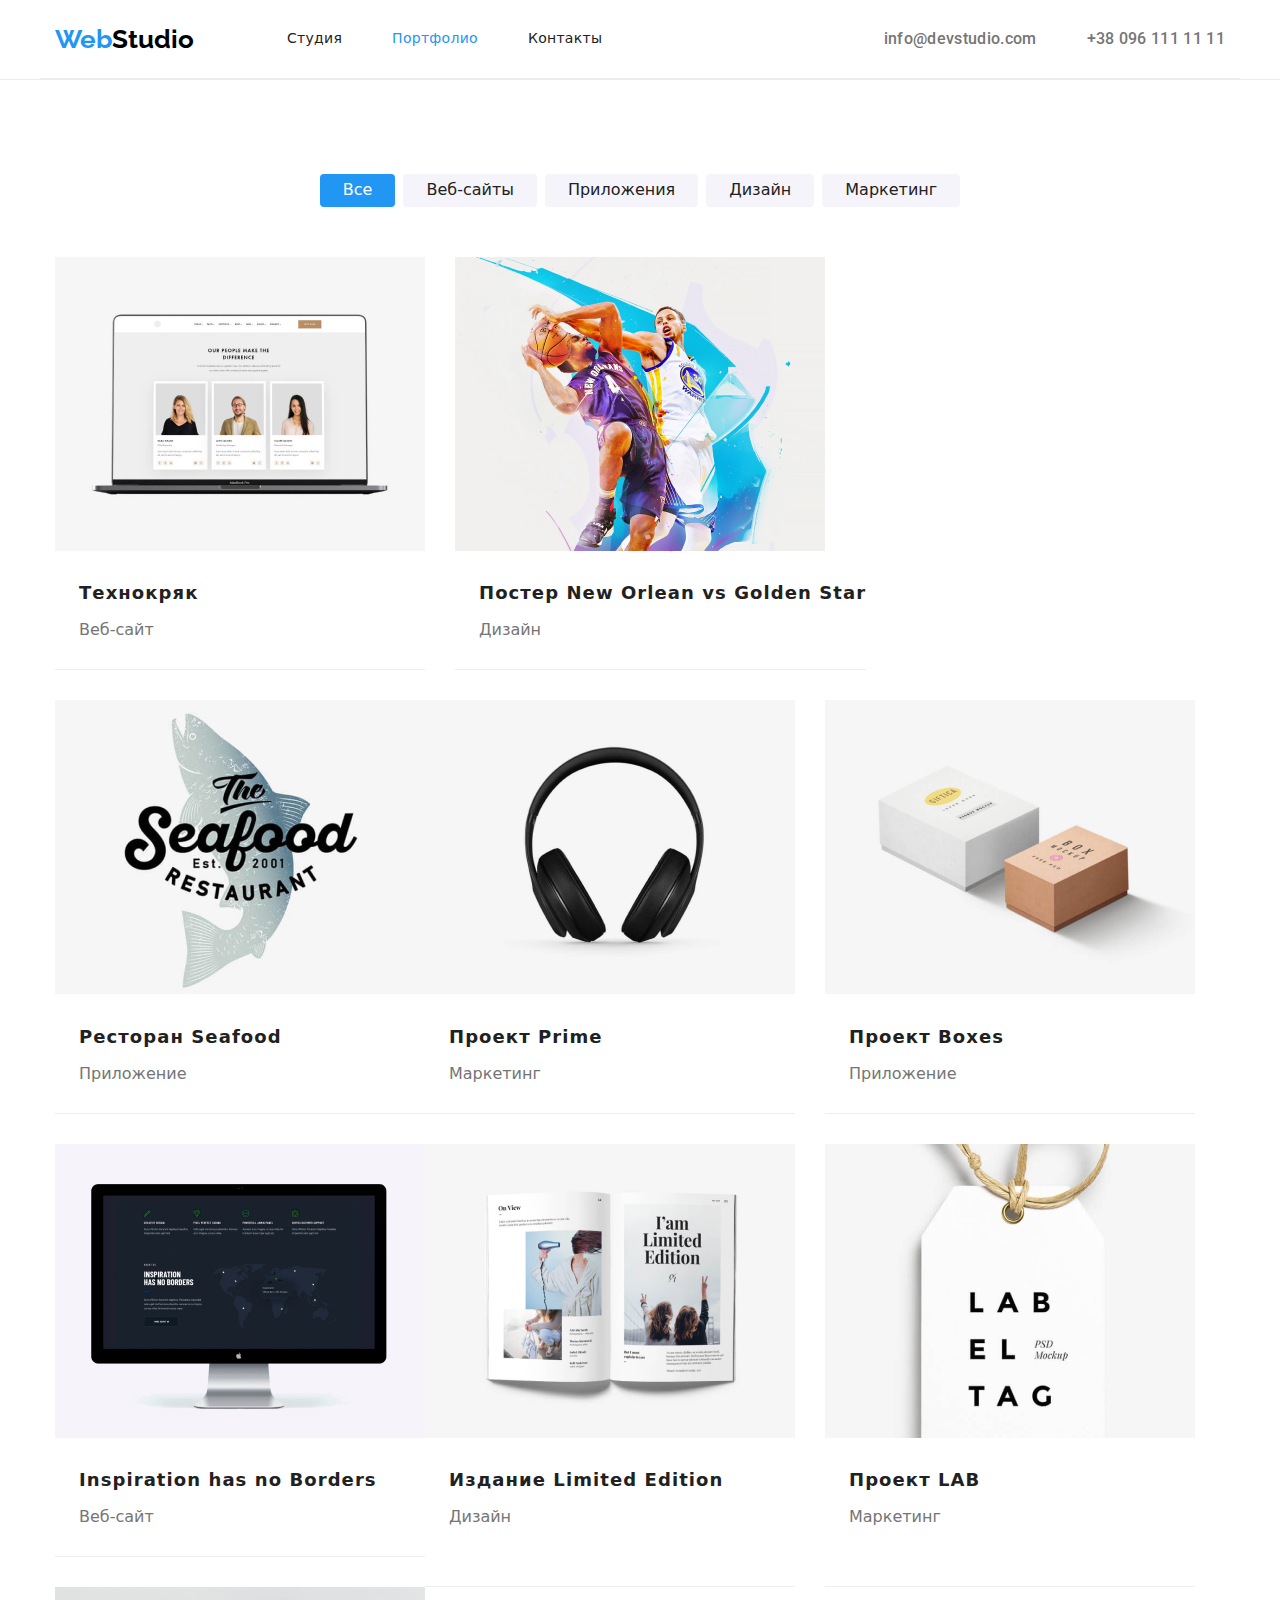
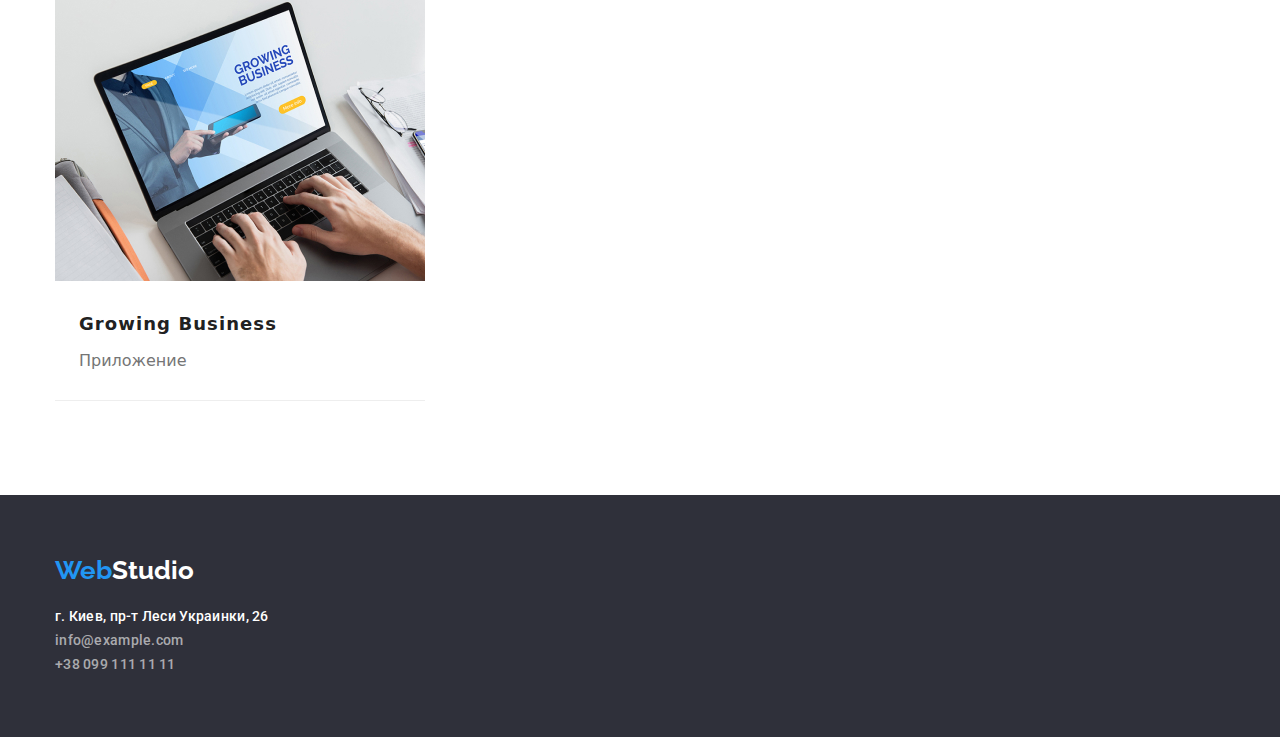
==== portfolio.html @ 397d2665 "1" ====
<!DOCTYPE html>
<html lang="ru">
<head>
    <meta charset="UTF-8">
    <meta http-equiv="X-UA-Compatible" content="IE=edge">
    <meta name="viewport" content="width=device-width, initial-scale=1.0">
    <title>Document</title>
    <link rel="preconnect" href="https://fonts.googleapis.com">
    <link rel="preconnect" href="https://fonts.gstatic.com" crossorigin>
    <link href="https://fonts.googleapis.com/css2?family=Raleway:wght@700&family=Roboto:wght@400;700;900&display=swap"
        rel="stylesheet">
    <link rel="stylesheet"
        href="https://cdnjs.cloudflare.com/ajax/libs/modern-normalize/0.6.0/modern-normalize.min.css" />
    <link href="./css/styles.css" rel="stylesheet" />

</head>

<body>
    <!--Шапка сайта-->
    <header>
        <div class="container main-nav">
            <a href="./index.html" class="logo"> <span class="logo-first ">Web</span><span
                    class="logo-second">Studio</span> </a>
            <nav>
                <ul class="site-nav list">
                    <li class="item"> <a href="./index.html" class="link">Студия</a></li>
                    <li class="item"> <a href="./portfolio.html" class="link current">Портфолио</a></li>
                    <li class="item"> <a href="" class="link">Контакты</a></li>
                </ul>
            </nav>
            <ul class="adress list">
                <li class="item"><a href="mailto:info@devstudio.com" class="link-adress">info@devstudio.com </a></li>
                <li class="item"><a href="tel:+380961111111" class="link-adress"> +38 096 111 11 11 </a></li>
            </ul>
        </div>
    </header>
<main>
    <section class="section filter"> 
        <div class="container">
            <h1 hidden class="filter-tittle">Наши проекты</h1>     
        <ul class="btn-filter">
            <li class="item"> <button type="button" class="button active">Все</button></li>
            <li class="item"> <button type="button" class="button">Веб-сайты</button></li>
            <li class="item"> <button type="button" class="button">Приложения</button></li>
            <li class="item"> <button type="button" class="button">Дизайн</button></li>
            <li class="item"> <button type="button" class="button">Маркетинг</button></li>
        </ul>
        <ul class="project list">
            <li class="project-list"><a href="" class="project-item"> 
                <img src="./images/Project1.jpg" alt="Люди" width="370">  
                <h2 class="project-name">Технокряк</h2>
                 <p class="filter-name">Веб-сайт</p></a></li>
            <li class="project-list"><a href="" class="project-item">
                <img src="./images/Project2.jpg" alt="Постер" width="370">
                <h2 class="project-name">Постер New Orlean vs Golden Star</h2>
                 <p class="filter-name">Дизайн</p></a></li>
            <li class="project-list"><a href="" class="project-item">
                <img src="./images/Project3.jpg" alt="Ресторан" width="370">
                <h2 class="project-name">Ресторан Seafood</h2> 
                <p class="filter-name">Приложение</p></a></li>
            <li class="project-list"><a href="" class="project-item">
                <img src="./images/Project4.jpg" alt="Наушники" width="370">
                <h2 class="project-name">Проект Prime</h2> 
                <p class="filter-name">Маркетинг</p></a></li>
            <li class="project-list"><a href="" class="project-item">
                <img src="./images/Project5.jpg" alt="Коробки" width="370">
                <h2 class="project-name">Проект Boxes</h2>
                 <p class="filter-name">Приложение</p></a></li>
            <li class="project-list"><a href="" class="project-item">
                <img src="./images/Project6.jpg" alt="Монитор" width="370">
                <h2 class="project-name">Inspiration has no Borders</h2> 
                <p class="filter-name">Веб-сайт</p></a></li>
            <li class="project-list"><a href="" class="project-item">
                <img src="./images/Project7.jpg" alt="Издание" width="370">
                <h2 class="project-name">Издание Limited Edition</h2>
                 <p class="filter-name">Дизайн</p></a></li>
            <li class="project-list"><a href="" class="project-item">
                <img src="./images/Project8.jpg" alt="Значок" width="370"> 
                <h2 class="project-name">Проект LAB</h2> 
                <p class="filter-name">Маркетинг</p></a></li>
            <li class="project-list"><a href="" class="project-item">
                <img src="./images/Project9.jpg" alt="Ноут" width="370">
                <h2 class="project-name">Growing Business</h2>
                 <p class="filter-name">Приложение</p></a></li>
        </ul>
        </div>
    </section>
</main>
<footer class="page-footer">
    <div class="container">
        <a href="./index.html" class="logo"> <span class="logo-first ">Web</span><span class="logo-second">Studio</span></a>
        <address class="adress-list">
            <ul class="list">
                <li> <a href="" class="link-adress"> г. Киев, пр-т Леси Украинки, 26 </a></li>
                <li> <a href="mailto:info@example.com" class="contact link-adress">info@example.com </a></li>
                <li> <a href="tel:+380991111111" class="contact link-adress">+38 099 111 11 11</a> </li>
            </ul>
        </address>
    </div>
</footer>
</body>
</html>
---- css/styles.css ----
/* заголовка цвет #212121 */
/* белый #FFFFFF*/
/* цвет акцент #2196F3 */
/* основной цвет #757575 */
/* вторичный фон #F5F4FA */
/* цвет заголовка #2F303A */
/* фон #E5E5E5 */

:root {
  --primary-text-color: #757575;
  --tittle-color: #212121;
  --accent-color: #2196f3;
  --primary-background-color: #ffffff;
  --footer-color: #2f303a;
  --primary-white-color: #ffffff;
  --secondary-background-color: #f5f4fa;
}

.body {
  color: var(--primary-text-color);
  background-color: var(--primary-background-color);
  font-family: Roboto, sans-serif;
  letter-spacing: 0.03em;

  margin: 0;
}
.section {
  padding-top: 94px;
  padding-bottom: 94px;
  margin-top: 0;
  margin-bottom: 0;
}
.container {
  margin-left: auto;
  margin-right: auto;
  width: 1200px;
  padding-left: 15px;
  padding-right: 15px;
}
/* Утилиты */
h1,
h2,
h3,
h4,
p,
ul {
  margin: 0;
  padding: 0;
}

.list {
  text-decoration: none;
}

header {
  border-bottom: 1px solid #ececec;
}
/* Logo */
.main-nav .logo {
  font-family: Raleway, sans-serif;
  font-weight: 700;
  font-size: 26px;
  line-height: 1.17;
  text-decoration: none;

  padding-top: 24px;
  padding-bottom: 24px;
}
.logo-first {
  color: var(--accent-color);
}
.logo-second {
  color: #000000;
}

/* Site nav */
.list {
  list-style: none;
}

.main-nav {
  display: flex;
  align-items: center;
  border-bottom: 1px solid #ececec;
  box-sizing: border-box;
}

.site-nav {
  display: flex;
  margin-left: 93px;

  font-weight: 500;
  font-size: 14px;
  line-height: 1.14;
  letter-spacing: 0.02em;
}

.main-nav .link {
  padding-top: 32px;
  padding-bottom: 32px;
}

.main-nav .link-adress {
  padding-top: 32px;
  padding-bottom: 32px;
}
.site-nav .item + .item {
  margin-left: 50px;
}

.site-nav .item:last-child {
  margin-right: 0;
}

.site-nav .list {
  font-weight: 500;
  font-size: 16px;
  line-height: 1.17;
  letter-spacing: 0.02em;

  display: block;
}
.site-nav .link.current {
  color: var(--accent-color);
}
.site-nav .link {
  color: var(--tittle-color);
}
.site-nav .link:focus,
.link:hover {
  color: var(--accent-color);
}
.link {
  text-decoration: none;
}
.link-adress {
  color: var(--primary-text-color);
  font-family: Roboto, sans-serif;
  font-weight: 500;
  font-size: 16px;
  line-height: 1.17;
  letter-spacing: 0.02em;
  text-decoration: none;
}
.link-adress:hover,
.link-adress:focus {
  color: var(--accent-color);
}

.adress {
  display: flex;
  margin-left: auto;
}

.adress .item + .item {
  margin-left: 50px;
}
/* Шапка сайта */

.hero-tittle {
  color: var(--primary-white-color);
  font-weight: 900;
  font-size: 44px;
  line-height: 1.17;
  letter-spacing: 0.06em;
  text-align: center;
  text-transform: uppercase;

  margin-bottom: 30px;
}
.hero {
  background-color: var(--footer-color);
  text-align: center;
  padding-top: 200px;
  padding-bottom: 200px;
}

/* Button */
.main-button {
  display: inline-block;
  text-decoration: none;
  color: var(--primary-white-color);
  background-color: var(--accent-color);
  font-family: inherit;
  cursor: pointer;

  border-radius: 4px;
  padding: 10px 32px;
  min-width: 200px;
  text-align: center;
}
.main-button:hover,
.main-button:focus {
  background-color: #188ce8;
}

/* Преимущества */

.advantage {
  padding-top: 0;
  padding-bottom: 0;
  margin-top: 94px;
  margin-bottom: 106px;
}

.advantage-list .tittle {
  color: var(--tittle-color);
  font-weight: 700;
  font-size: 14px;
  line-height: 1.17;
}

.advantage .description {
  color: var(--primary-text-color);
  font-weight: 400;
  font-size: 14px;
  line-height: 1.71;
}
.advantage-list {
  display: flex;
}

.advantage-list .item + .item {
  margin-left: 30px;
}

/* Чем мы занимаемся */

.products {
  padding-top: 0;
  padding-bottom: 0;
  margin-bottom: 82px;
}

.products-tittle {
  color: var(--tittle-color);
  font-weight: 700;
  font-size: 36px;
  line-height: 1.17;
  text-align: center;

  padding-bottom: 50px;
}
.products .list {
  display: flex;
}

.products .item + .item {
  margin-left: 30px;
}
/* Наша команда */
.team {
  background-color: var(--secondary-background-color);
}

.team .list {
  display: flex;
}

.team .item + .item {
  margin-left: 30px;
}
.team-tittle {
  color: var(--tittle-color);
  font-weight: 700;
  font-size: 36px;
  line-height: 1.17;
  text-align: center;

  padding-bottom: 50px;
}

.member-name {
  color: var(--tittle-color);
  font-weight: 500;
  font-size: 16px;
  line-height: 1.17;

  text-align: center;
  padding-top: 30px;
}
.position {
  color: var(--primary-text-color);
  font-size: 16px;
  line-height: 1.17;

  margin-top: 0px;
  /* margin-bottom: 30px; */
  padding-top: 10px;
  text-align: center;
}

.team-member .item {
  padding-bottom: 24px;
  border-bottom: 1px solid #eeeeee;
  box-sizing: border-box;
  background-color: var(--primary-white-color);
  border-radius: 0px 0px 4px 4px;
  box-shadow: 0px 1px 3px rgba(0, 0, 0, 0.12), 0px 1px 1px rgba(0, 0, 0, 0.14),
    0px 2px 1px rgba(0, 0, 0, 0.2);

  padding-bottom: 30px;
}

/* Подвал */
.page-footer .link-adress {
  color: var(--primary-white-color);
  font-size: 14px;
  line-height: 1.71;
  text-decoration: none;

  font-style: normal;
}
.page-footer .contact {
  color: rgba(255, 255, 255, 0.6);
}
.page-footer .link-adress:focus,
.link-adress:hover {
  color: var(--accent-color);
}
.page-footer {
  background-color: var(--footer-color);
}
.page-footer .logo-second {
  color: var(--primary-white-color);
}

.page-footer {
  padding-top: 60px;
  padding-bottom: 60px;
}

.page-footer .logo {
  font-family: Raleway, sans-serif;
  font-weight: 700;
  font-size: 26px;
  line-height: 1.17;
  text-decoration: none;
}

.page-footer .adress-list {
  margin-top: 20px;
}
/* Страница Портфолио */

/* Фильтр */
.project-item {
  text-decoration: none;
}

.btn-filter {
  list-style: none;
  margin-top: 0;
  margin-bottom: 0;
  padding-bottom: 50px;

  display: flex;
  justify-content: center;
  align-items: flex-start;
}

.btn-filter .item + .item {
  margin-left: 8px;
}
.button {
  background-color: var(--secondary-background-color);
  color: var(--tittle-color);
  font-family: inherit;

  cursor: pointer;

  border-radius: 4px;
  padding: 6px 22px;
  min-width: 73px;
  text-align: center;
  border: 1px solid transparent;
}
.btn-filter .button:hover,
button:focus {
  color: var(--primary-white-color);
  background-color: var(--accent-color);
}
.btn-filter .button.active {
  background-color: var(--accent-color);
  color: var(--primary-white-color);
}

.filter {
  padding-top: 94px;
}

/* Проекты */

.project-item {
  text-decoration: none;
}

.section .project {
  display: flex;
  flex-wrap: wrap;
}

.project-list {
  padding-bottom: 24px;
  border-bottom: 1px solid #eeeeee;
  box-sizing: border-box;

  margin-right: 30px;
  margin-bottom: 30px;
}

.project-list:nth-child(3n) {
  margin-right: 0;
}

.project-list:nth-last-child(-n + 3) {
  margin-bottom: 0;
}
.project-name {
  color: var(--tittle-color);
  font-weight: 700;
  font-size: 18px;
  line-height: 2;
  letter-spacing: 0.06em;

  padding-top: 20px;
  padding-left: 24px;
  padding-bottom: 4px;
}

.filter-name {
  color: var(--primary-text-color);
  font-size: 16px;
  line-height: 1.88;

  padding-left: 24px;
}
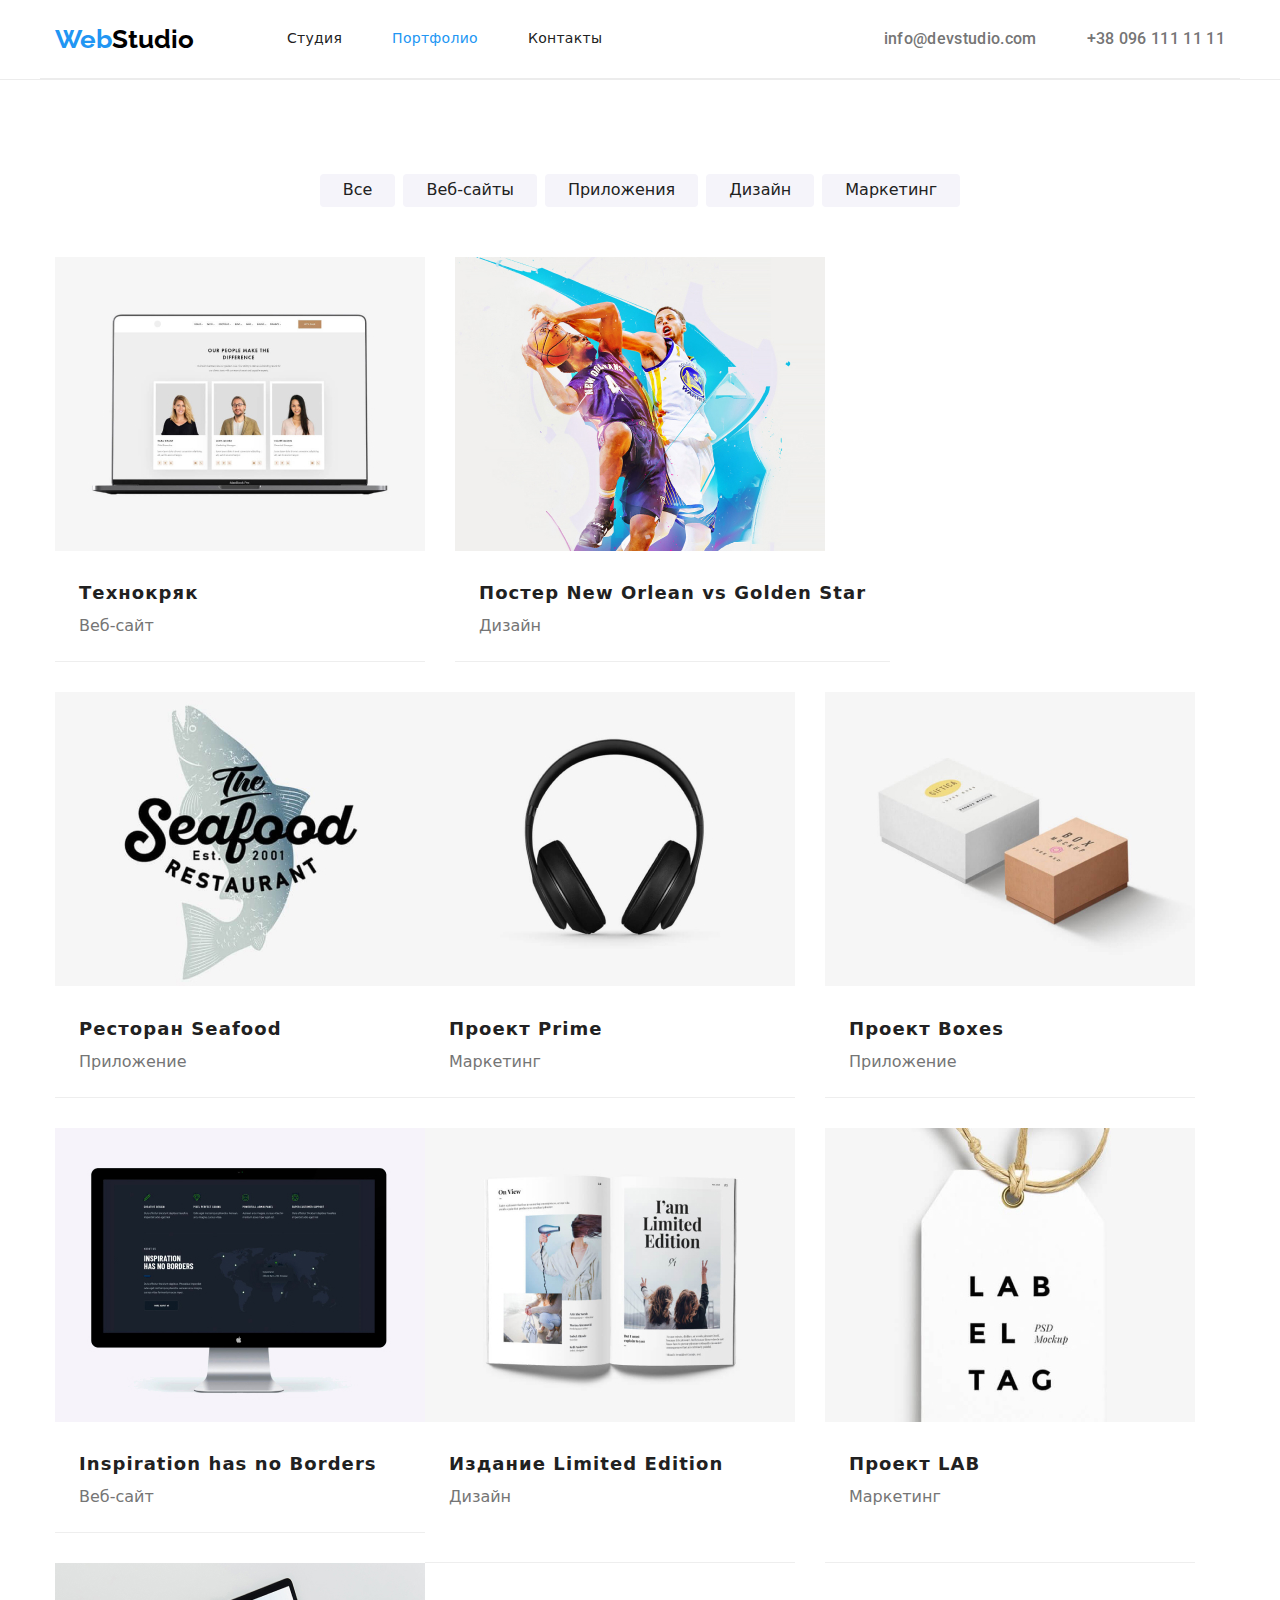
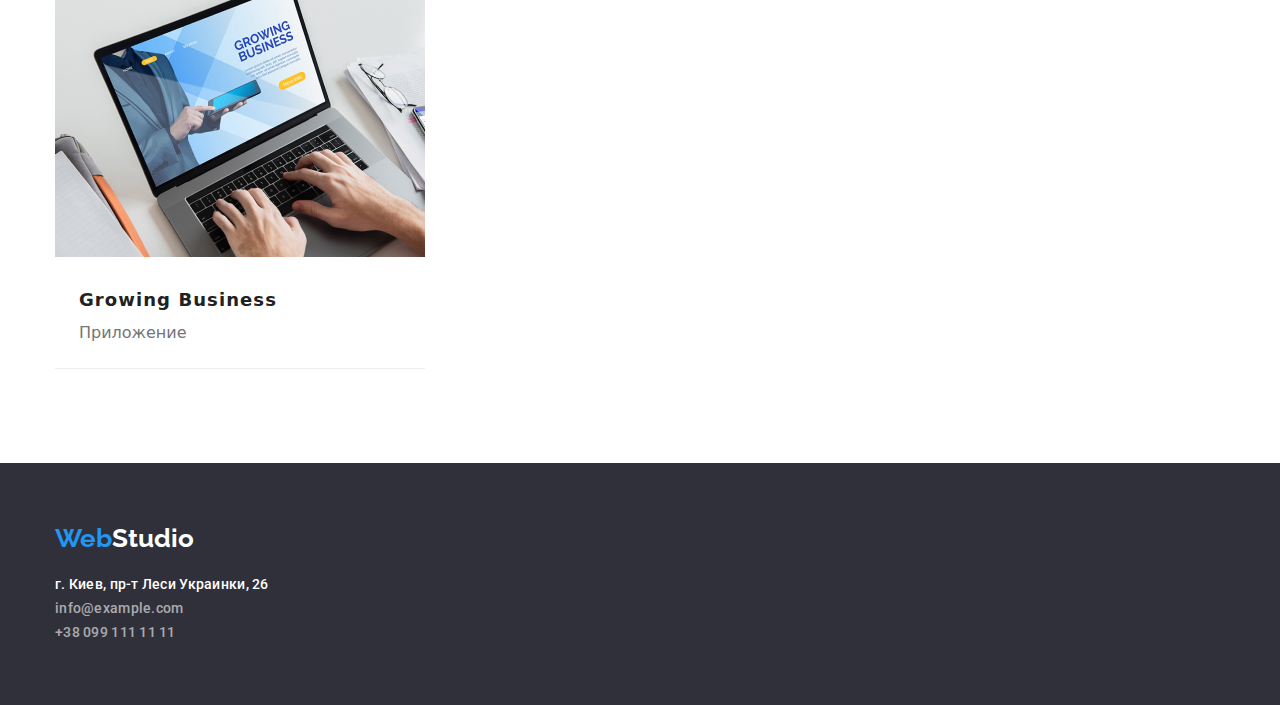
==== commit 0773bfd0: "1" ====
--- a/portfolio.html
+++ b/portfolio.html
@@ -39,7 +39,7 @@
         <div class="container">
             <h1 hidden class="filter-tittle">Наши проекты</h1>     
         <ul class="btn-filter">
-            <li class="item"> <button type="button" class="button active">Все</button></li>
+            <li class="item"> <button type="button" class="button">Все</button></li>
             <li class="item"> <button type="button" class="button">Веб-сайты</button></li>
             <li class="item"> <button type="button" class="button">Приложения</button></li>
             <li class="item"> <button type="button" class="button">Дизайн</button></li>
@@ -48,40 +48,41 @@
         <ul class="project list">
             <li class="project-list"><a href="" class="project-item"> 
                 <img src="./images/Project1.jpg" alt="Люди" width="370">  
+                <div class="project-box">
                 <h2 class="project-name">Технокряк</h2>
-                 <p class="filter-name">Веб-сайт</p></a></li>
+                 <p class="filter-name">Веб-сайт</p></a></div></li>
             <li class="project-list"><a href="" class="project-item">
                 <img src="./images/Project2.jpg" alt="Постер" width="370">
-                <h2 class="project-name">Постер New Orlean vs Golden Star</h2>
-                 <p class="filter-name">Дизайн</p></a></li>
+                <div class="project-box"><h2 class="project-name">Постер New Orlean vs Golden Star</h2>
+                 <p class="filter-name">Дизайн</p></a></div></li>
             <li class="project-list"><a href="" class="project-item">
                 <img src="./images/Project3.jpg" alt="Ресторан" width="370">
-                <h2 class="project-name">Ресторан Seafood</h2> 
-                <p class="filter-name">Приложение</p></a></li>
+                <div class="project-box"><h2 class="project-name">Ресторан Seafood</h2> 
+                <p class="filter-name">Приложение</p></a></div></li>
             <li class="project-list"><a href="" class="project-item">
                 <img src="./images/Project4.jpg" alt="Наушники" width="370">
-                <h2 class="project-name">Проект Prime</h2> 
-                <p class="filter-name">Маркетинг</p></a></li>
+                <div class="project-box"><h2 class="project-name">Проект Prime</h2> 
+                <p class="filter-name">Маркетинг</p></a></div></li>
             <li class="project-list"><a href="" class="project-item">
                 <img src="./images/Project5.jpg" alt="Коробки" width="370">
-                <h2 class="project-name">Проект Boxes</h2>
-                 <p class="filter-name">Приложение</p></a></li>
+                <div class="project-box"><h2 class="project-name">Проект Boxes</h2>
+                 <p class="filter-name">Приложение</p></a></div></li>
             <li class="project-list"><a href="" class="project-item">
                 <img src="./images/Project6.jpg" alt="Монитор" width="370">
-                <h2 class="project-name">Inspiration has no Borders</h2> 
-                <p class="filter-name">Веб-сайт</p></a></li>
+                <div class="project-box"><h2 class="project-name">Inspiration has no Borders</h2> 
+                <p class="filter-name">Веб-сайт</p></a></div></li>
             <li class="project-list"><a href="" class="project-item">
                 <img src="./images/Project7.jpg" alt="Издание" width="370">
-                <h2 class="project-name">Издание Limited Edition</h2>
-                 <p class="filter-name">Дизайн</p></a></li>
+                <div class="project-box"><h2 class="project-name">Издание Limited Edition</h2>
+                 <p class="filter-name">Дизайн</p></a></div></li>
             <li class="project-list"><a href="" class="project-item">
                 <img src="./images/Project8.jpg" alt="Значок" width="370"> 
-                <h2 class="project-name">Проект LAB</h2> 
-                <p class="filter-name">Маркетинг</p></a></li>
+                <div class="project-box"><h2 class="project-name">Проект LAB</h2> 
+                <p class="filter-name">Маркетинг</p></a></div></li>
             <li class="project-list"><a href="" class="project-item">
                 <img src="./images/Project9.jpg" alt="Ноут" width="370">
-                <h2 class="project-name">Growing Business</h2>
-                 <p class="filter-name">Приложение</p></a></li>
+                <div class="project-box"><h2 class="project-name">Growing Business</h2>
+                 <p class="filter-name">Приложение</p></a></div></li>
         </ul>
         </div>
     </section>
--- a/css/styles.css
+++ b/css/styles.css
@@ -228,8 +228,6 @@
 
 .products {
   padding-top: 0;
-  padding-bottom: 0;
-  margin-bottom: 82px;
 }
 
 .products-tittle {
@@ -380,10 +378,6 @@
   color: var(--primary-white-color);
   background-color: var(--accent-color);
 }
-.btn-filter .button.active {
-  background-color: var(--accent-color);
-  color: var(--primary-white-color);
-}
 
 .filter {
   padding-top: 94px;
@@ -401,7 +395,6 @@
 }
 
 .project-list {
-  padding-bottom: 24px;
   border-bottom: 1px solid #eeeeee;
   box-sizing: border-box;
 
@@ -422,16 +415,16 @@
   font-size: 18px;
   line-height: 2;
   letter-spacing: 0.06em;
-
+}
+
+.project-box {
+  padding-left: 24px;
   padding-top: 20px;
-  padding-left: 24px;
-  padding-bottom: 4px;
-}
-
+  padding-bottom: 20px;
+  padding-right: 24px;
+}
 .filter-name {
   color: var(--primary-text-color);
   font-size: 16px;
   line-height: 1.88;
-
-  padding-left: 24px;
-}
+}
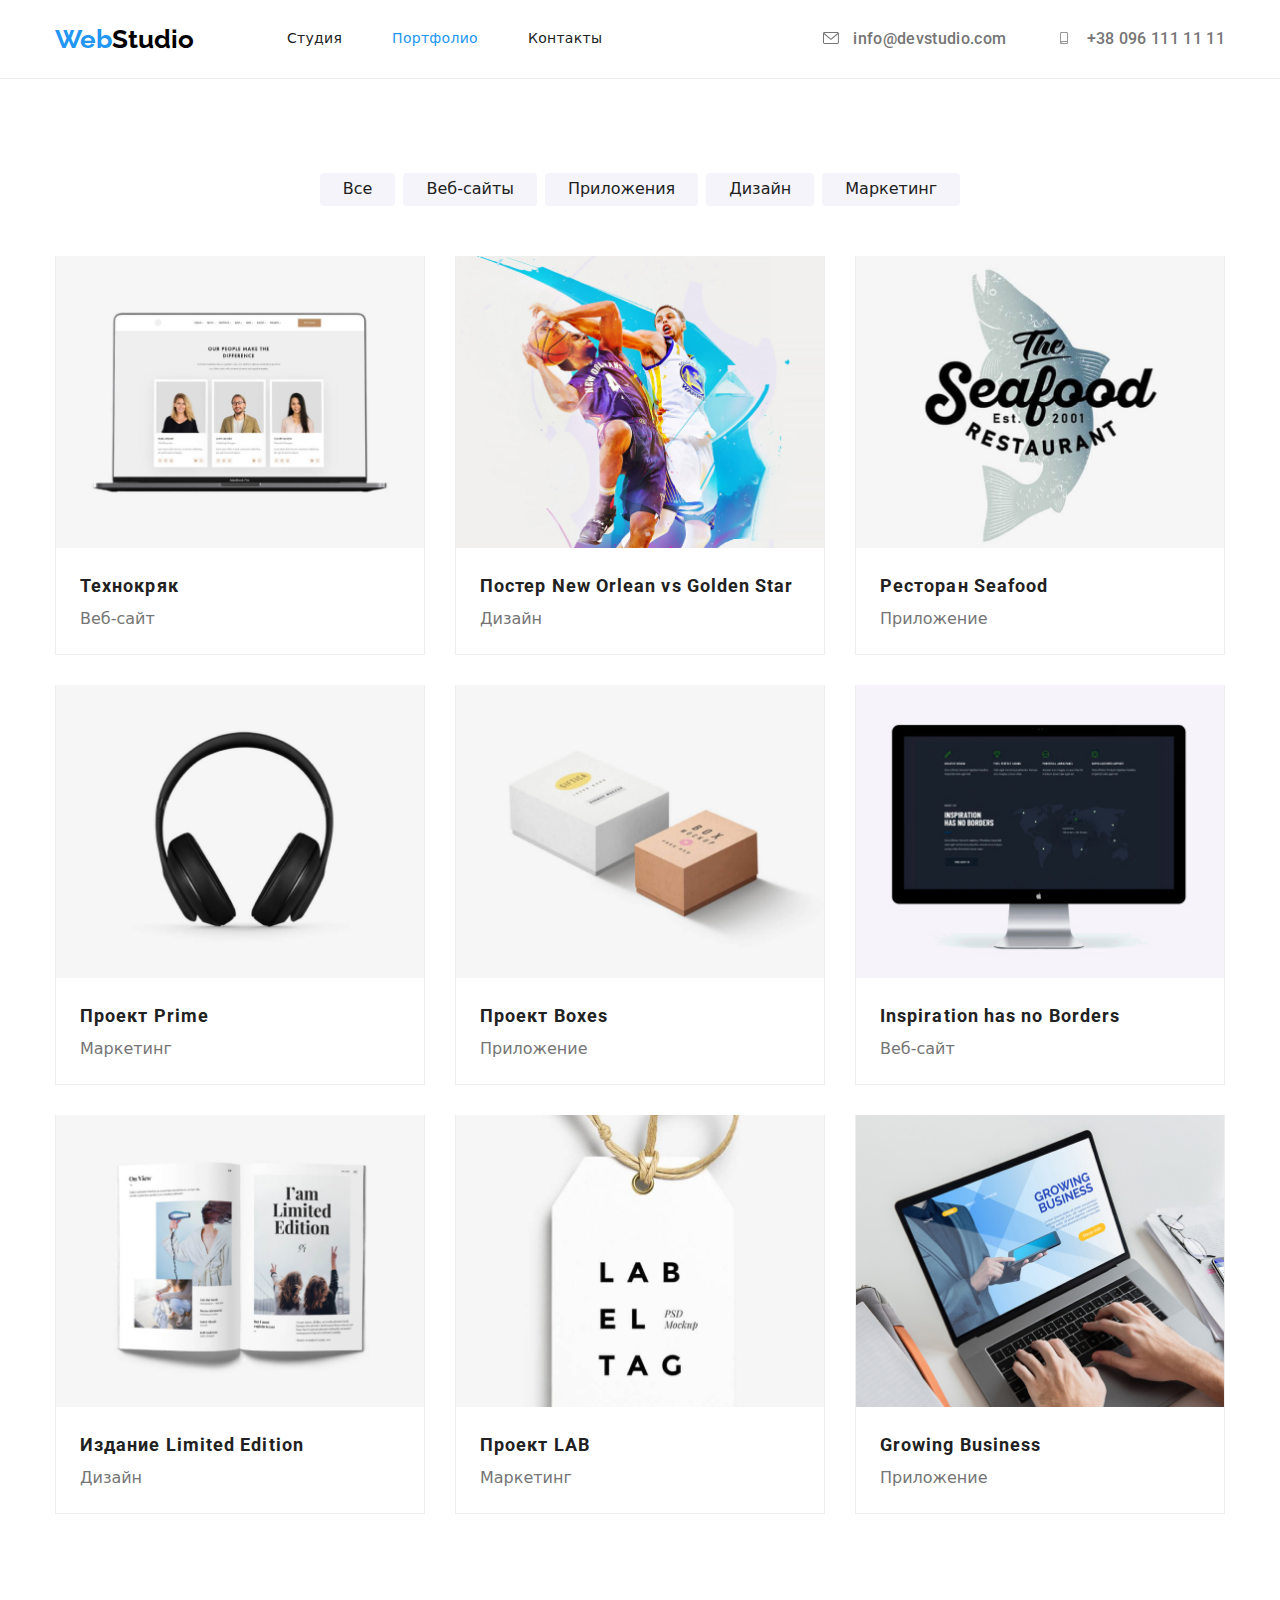
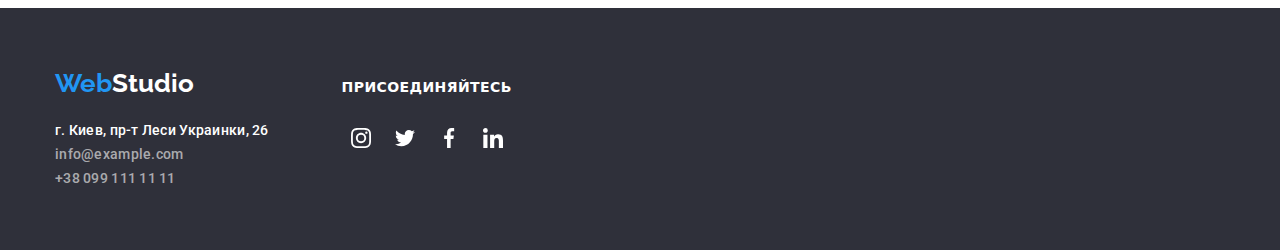
==== commit e807b3c1: "дз" ====
--- a/portfolio.html
+++ b/portfolio.html
@@ -1,5 +1,6 @@
 <!DOCTYPE html>
 <html lang="ru">
+
 <head>
     <meta charset="UTF-8">
     <meta http-equiv="X-UA-Compatible" content="IE=edge">
@@ -19,8 +20,8 @@
     <!--Шапка сайта-->
     <header>
         <div class="container main-nav">
-            <a href="./index.html" class="logo"> <span class="logo-first ">Web</span><span
-                    class="logo-second">Studio</span> </a>
+            <a href="./index.html" class="logo"> <span class="logo-first ">Web</span><span class="logo-second">Studio</span>
+            </a>
             <nav>
                 <ul class="site-nav list">
                     <li class="item"> <a href="./index.html" class="link">Студия</a></li>
@@ -29,75 +30,133 @@
                 </ul>
             </nav>
             <ul class="adress list">
-                <li class="item"><a href="mailto:info@devstudio.com" class="link-adress">info@devstudio.com </a></li>
-                <li class="item"><a href="tel:+380961111111" class="link-adress"> +38 096 111 11 11 </a></li>
+                <li class="item"><a href="mailto:info@devstudio.com" class="link-adress"> <svg class="icon-nav">
+                            <use href="./images/symbol-defs-no.svg#icon-envelope"></use>
+                        </svg>
+                        info@devstudio.com </a> </li>
+                <li class="item"><a href="tel:+380961111111" class="link-adress"> <svg class="icon-nav">
+                            <use href="./images/symbol-defs-no.svg#icon-smartphone"></use>
+                        </svg> +38 096 111 11 11 </a></li>
             </ul>
         </div>
     </header>
-<main>
-    <section class="section filter"> 
-        <div class="container">
-            <h1 hidden class="filter-tittle">Наши проекты</h1>     
-        <ul class="btn-filter">
-            <li class="item"> <button type="button" class="button">Все</button></li>
-            <li class="item"> <button type="button" class="button">Веб-сайты</button></li>
-            <li class="item"> <button type="button" class="button">Приложения</button></li>
-            <li class="item"> <button type="button" class="button">Дизайн</button></li>
-            <li class="item"> <button type="button" class="button">Маркетинг</button></li>
-        </ul>
-        <ul class="project list">
-            <li class="project-list"><a href="" class="project-item"> 
-                <img src="./images/Project1.jpg" alt="Люди" width="370">  
-                <div class="project-box">
-                <h2 class="project-name">Технокряк</h2>
-                 <p class="filter-name">Веб-сайт</p></a></div></li>
+    <main>
+        <section class="section filter">
+            <div class="container">
+                <h1 hidden class="filter-tittle">Наши проекты</h1>
+                <ul class="btn-filter">
+                    <li class="item"> <button type="button" class="button">Все</button></li>
+                    <li class="item"> <button type="button" class="button">Веб-сайты</button></li>
+                    <li class="item"> <button type="button" class="button">Приложения</button></li>
+                    <li class="item"> <button type="button" class="button">Дизайн</button></li>
+                    <li class="item"> <button type="button" class="button">Маркетинг</button></li>
+                </ul>
+                <ul class="project list">
+                    <li class="project-list"><a href="" class="project-item">
+                            <img src="./images/Project1.jpg" alt="Люди" width="370">
+                            <div class="project-box">
+                                <h2 class="project-name">Технокряк</h2>
+                                <p class="filter-name">Веб-сайт</p>
+                        </a>
+            </div>
+            </li>
             <li class="project-list"><a href="" class="project-item">
-                <img src="./images/Project2.jpg" alt="Постер" width="370">
-                <div class="project-box"><h2 class="project-name">Постер New Orlean vs Golden Star</h2>
-                 <p class="filter-name">Дизайн</p></a></div></li>
+                    <img src="./images/Project2.jpg" alt="Постер" width="370">
+                    <div class="project-box">
+                        <h2 class="project-name">Постер New Orlean vs Golden Star</h2>
+                        <p class="filter-name">Дизайн</p>
+                </a></div>
+            </li>
             <li class="project-list"><a href="" class="project-item">
-                <img src="./images/Project3.jpg" alt="Ресторан" width="370">
-                <div class="project-box"><h2 class="project-name">Ресторан Seafood</h2> 
-                <p class="filter-name">Приложение</p></a></div></li>
+                    <img src="./images/Project3.jpg" alt="Ресторан" width="370">
+                    <div class="project-box">
+                        <h2 class="project-name">Ресторан Seafood</h2>
+                        <p class="filter-name">Приложение</p>
+                </a></div>
+            </li>
             <li class="project-list"><a href="" class="project-item">
-                <img src="./images/Project4.jpg" alt="Наушники" width="370">
-                <div class="project-box"><h2 class="project-name">Проект Prime</h2> 
-                <p class="filter-name">Маркетинг</p></a></div></li>
+                    <img src="./images/Project4.jpg" alt="Наушники" width="370">
+                    <div class="project-box">
+                        <h2 class="project-name">Проект Prime</h2>
+                        <p class="filter-name">Маркетинг</p>
+                </a></div>
+            </li>
             <li class="project-list"><a href="" class="project-item">
-                <img src="./images/Project5.jpg" alt="Коробки" width="370">
-                <div class="project-box"><h2 class="project-name">Проект Boxes</h2>
-                 <p class="filter-name">Приложение</p></a></div></li>
+                    <img src="./images/Project5.jpg" alt="Коробки" width="370">
+                    <div class="project-box">
+                        <h2 class="project-name">Проект Boxes</h2>
+                        <p class="filter-name">Приложение</p>
+                </a></div>
+            </li>
             <li class="project-list"><a href="" class="project-item">
-                <img src="./images/Project6.jpg" alt="Монитор" width="370">
-                <div class="project-box"><h2 class="project-name">Inspiration has no Borders</h2> 
-                <p class="filter-name">Веб-сайт</p></a></div></li>
+                    <img src="./images/Project6.jpg" alt="Монитор" width="370">
+                    <div class="project-box">
+                        <h2 class="project-name">Inspiration has no Borders</h2>
+                        <p class="filter-name">Веб-сайт</p>
+                </a></div>
+            </li>
             <li class="project-list"><a href="" class="project-item">
-                <img src="./images/Project7.jpg" alt="Издание" width="370">
-                <div class="project-box"><h2 class="project-name">Издание Limited Edition</h2>
-                 <p class="filter-name">Дизайн</p></a></div></li>
+                    <img src="./images/Project7.jpg" alt="Издание" width="370">
+                    <div class="project-box">
+                        <h2 class="project-name">Издание Limited Edition</h2>
+                        <p class="filter-name">Дизайн</p>
+                </a></div>
+            </li>
             <li class="project-list"><a href="" class="project-item">
-                <img src="./images/Project8.jpg" alt="Значок" width="370"> 
-                <div class="project-box"><h2 class="project-name">Проект LAB</h2> 
-                <p class="filter-name">Маркетинг</p></a></div></li>
+                    <img src="./images/Project8.jpg" alt="Значок" width="370">
+                    <div class="project-box">
+                        <h2 class="project-name">Проект LAB</h2>
+                        <p class="filter-name">Маркетинг</p>
+                </a></div>
+            </li>
             <li class="project-list"><a href="" class="project-item">
-                <img src="./images/Project9.jpg" alt="Ноут" width="370">
-                <div class="project-box"><h2 class="project-name">Growing Business</h2>
-                 <p class="filter-name">Приложение</p></a></div></li>
-        </ul>
+                    <img src="./images/Project9.jpg" alt="Ноут" width="370">
+                    <div class="project-box">
+                        <h2 class="project-name">Growing Business</h2>
+                        <p class="filter-name">Приложение</p>
+                </a></div>
+            </li>
+            </ul>
+            </div>
+        </section>
+    </main>
+    <footer class="page-footer">
+        <div class="container footer-container">
+            <div class="footer-adress">
+                <a href="./index.html" class="logo"> <span class="logo-first ">Web</span><span
+                        class="logo-second">Studio</span></a>
+                <address class="adress-list">
+                    <ul class="list">
+                        <li> <a href="https://www.google.com/maps/place/%D0%B1%D1%83%D0%BB.+%D0%9B%D0%B5%D1%81%D0%B8+%D0%A3%D0%BA%D1%80%D0%B0%D0%B8%D0%BD%D0%BA%D0%B8,+26,+%D0%9A%D0%B8%D0%B5%D0%B2,+02000/@50.4265807,30.5361971,17z/data=!3m1!4b1!4m5!3m4!1s0x40d4cf0e033ecbe9:0x57a4dffefec77da0!8m2!3d50.4265807!4d30.5383858"
+                                class="link-adress"> г. Киев, пр-т Леси Украинки, 26 </a></li>
+                        <li> <a href="mailto:info@example.com" class="contact link-adress">info@example.com </a></li>
+                        <li> <a href="tel:+380991111111" class="contact link-adress">+38 099 111 11 11</a> </li>
+                    </ul>
+                </address>
+            </div>
+            <div class="footer-social-list">
+                <p class="footer-social">Присоединяйтесь</p>
+                <ul class="list footer-social-link">
+                    <li><a href="https://www.instagram.com/" rel="noopener noreferrer" target="_blank" class="social-link"><svg
+                                class="footer-logo-nets">
+                                <use href="./images/symbol-defs-no.svg#icon-instagram-2"></use>
+                            </svg></a> </li>
+                    <li> <a href="https://twitter.com/?lang=ru" rel="noopener noreferrer" target="_blank" class="social-link"><svg
+                                class="footer-logo-nets">
+                                <use href="./images/symbol-defs-no.svg#icon-twitter-1"></use>
+                            </svg></a></li>
+                    <li><a href="https://uk-ua.facebook.com/" rel="noopener noreferrer" target="_blank" class="social-link"><svg
+                                class="footer-logo-nets">
+                                <use href="./images/symbol-defs-no.svg#icon-facebook-1"></use>
+                            </svg></a></li>
+                    <li><a href="https://ru.linkedin.com/" rel="noopener noreferrer" target="_blank" class="social-link"><svg
+                                class="footer-logo-nets">
+                                <use href="./images/symbol-defs-no.svg#icon-linkedin-1"></use>
+                            </svg></a></li>
+                </ul>
+            </div>
         </div>
-    </section>
-</main>
-<footer class="page-footer">
-    <div class="container">
-        <a href="./index.html" class="logo"> <span class="logo-first ">Web</span><span class="logo-second">Studio</span></a>
-        <address class="adress-list">
-            <ul class="list">
-                <li> <a href="" class="link-adress"> г. Киев, пр-т Леси Украинки, 26 </a></li>
-                <li> <a href="mailto:info@example.com" class="contact link-adress">info@example.com </a></li>
-                <li> <a href="tel:+380991111111" class="contact link-adress">+38 099 111 11 11</a> </li>
-            </ul>
-        </address>
-    </div>
-</footer>
+    </footer>
 </body>
+
 </html>--- a/css/styles.css
+++ b/css/styles.css
@@ -55,9 +55,15 @@
 header {
   border-bottom: 1px solid #ececec;
 }
+
+img {
+  display: block;
+  max-width: 100%;
+  height: auto;
+}
 /* Logo */
 .main-nav .logo {
-  font-family: Raleway, sans-serif;
+  font-family: Raleway, cursive;
   font-weight: 700;
   font-size: 26px;
   line-height: 1.17;
@@ -81,7 +87,7 @@
 .main-nav {
   display: flex;
   align-items: center;
-  border-bottom: 1px solid #ececec;
+
   box-sizing: border-box;
 }
 
@@ -142,9 +148,11 @@
   letter-spacing: 0.02em;
   text-decoration: none;
 }
-.link-adress:hover,
-.link-adress:focus {
+
+.link-adress:focus,
+.link-adress:hover {
   color: var(--accent-color);
+  fill: var(--accent-color);
 }
 
 .adress {
@@ -155,6 +163,14 @@
 .adress .item + .item {
   margin-left: 50px;
 }
+
+.icon-nav {
+  width: 16px;
+  height: 12px;
+  margin-right: 10px;
+  fill: currentColor;
+}
+
 /* Шапка сайта */
 
 .hero-tittle {
@@ -175,6 +191,20 @@
   padding-bottom: 200px;
 }
 
+.overlay {
+  max-width: 1600px;
+  height: 600px;
+  margin-left: auto;
+  margin-right: auto;
+
+  background-image: linear-gradient(to right, rgba(47, 48, 58, 0.4), rgba(47, 48, 58, 0.4)),
+    url(../images/background.jpg);
+
+  background-position: center;
+  background-repeat: no-repeat;
+  background-size: cover;
+}
+
 /* Button */
 .main-button {
   display: inline-block;
@@ -195,6 +225,19 @@
 }
 
 /* Преимущества */
+
+.visually-hidden {
+  position: absolute;
+  white-space: nowrap;
+  width: 1px;
+  height: 1px;
+  overflow: hidden;
+  border: 0;
+  padding: 0;
+  clip: rect(0 0 0 0);
+  clip-path: inset(50%);
+  margin: -1px;
+}
 
 .advantage {
   padding-top: 0;
@@ -208,6 +251,9 @@
   font-weight: 700;
   font-size: 14px;
   line-height: 1.17;
+
+  text-transform: uppercase;
+  padding-bottom: 10px;
 }
 
 .advantage .description {
@@ -222,6 +268,22 @@
 
 .advantage-list .item + .item {
   margin-left: 30px;
+}
+
+.advantage-fon {
+  display: flex;
+  width: 270px;
+  height: 120px;
+  background-color: var(--secondary-background-color);
+  align-items: center;
+  justify-content: center;
+  margin-bottom: 30px;
+  border-radius: 4px;
+}
+
+.advantage-svg {
+  width: 70px;
+  height: 70px;
 }
 
 /* Чем мы занимаемся */
@@ -299,6 +361,88 @@
 
   padding-bottom: 30px;
 }
+.social-link-box {
+  display: flex;
+  justify-content: center;
+  align-items: center;
+}
+.list-social {
+  margin-top: 16px;
+  margin-left: 32px;
+  margin-right: 32px;
+}
+
+.social-nets {
+  display: flex;
+  justify-content: center;
+  align-items: center;
+}
+.logo-nets {
+  width: 20px;
+  height: 20px;
+  fill: #afb1b8;
+}
+.logo-nets:hover,
+.logo-nets:focus {
+  background-color: var(--accent-color);
+  fill: var(--primary-white-color);
+}
+.social-link:hover,
+.social-link:focus {
+  background-color: var(--accent-color);
+  border-radius: 100%;
+}
+.social-link {
+  display: flex;
+  justify-content: center;
+  align-items: center;
+  height: 44px;
+  width: 44px;
+}
+
+/* Клиенты */
+
+.clients-tittle {
+  color: var(--tittle-color);
+  font-weight: 700;
+  font-size: 36px;
+  line-height: 1.17;
+  letter-spacing: 0.03em;
+
+  margin-bottom: 50px;
+  text-align: center;
+}
+.clients-list {
+  display: flex;
+  justify-content: space-between;
+}
+
+.clients-item {
+  display: block;
+}
+
+.clients-list .clients-item + .clients-item {
+  margin-left: 30px;
+}
+.clients-link {
+  display: flex;
+  align-items: center;
+  justify-content: center;
+  width: 170px;
+  height: 92px;
+  fill: #afb1b8;
+  border: 1px solid #afb1b8;
+  border-radius: 4px;
+}
+.clients-link:hover,
+.clients-link:focus {
+  fill: var(--accent-color);
+  border: 1px solid var(--accent-color);
+}
+.icon-clients {
+  width: 106px;
+  height: 60px;
+}
 
 /* Подвал */
 .page-footer .link-adress {
@@ -339,6 +483,35 @@
 .page-footer .adress-list {
   margin-top: 20px;
 }
+
+.footer-social {
+  color: var(--primary-white-color);
+  font-weight: bold;
+  font-size: 14px;
+  line-height: 1.17;
+  letter-spacing: 0.03em;
+  text-transform: uppercase;
+
+  margin-bottom: 20px;
+}
+.footer-container {
+  display: flex;
+  align-items: baseline;
+}
+
+.footer-social-list {
+  margin-left: 70px;
+  text-align: center;
+}
+
+.footer-social-link {
+  display: flex;
+}
+.footer-logo-nets {
+  fill: var(--primary-white-color);
+  width: 20px;
+  height: 20px;
+}
 /* Страница Портфолио */
 
 /* Фильтр */
@@ -361,6 +534,7 @@
   margin-left: 8px;
 }
 .button {
+  font-weight: 500;
   background-color: var(--secondary-background-color);
   color: var(--tittle-color);
   font-family: inherit;
@@ -377,6 +551,8 @@
 button:focus {
   color: var(--primary-white-color);
   background-color: var(--accent-color);
+  box-shadow: 0px 1px 1px rgba(0, 0, 0, 0.12), 0px 4px 4px rgba(0, 0, 0, 0.06),
+    1px 4px 6px rgba(0, 0, 0, 0.16);
 }
 
 .filter {
@@ -392,16 +568,24 @@
 .section .project {
   display: flex;
   flex-wrap: wrap;
+  padding-left: 0px;
 }
 
 .project-list {
   border-bottom: 1px solid #eeeeee;
+  border-left: 1px solid #eeeeee;
+  border-right: 1px solid #eeeeee;
   box-sizing: border-box;
 
   margin-right: 30px;
   margin-bottom: 30px;
-}
-
+  width: 370px;
+}
+
+.project-list:hover {
+  box-shadow: 0px 1px 1px rgba(0, 0, 0, 0.12), 0px 4px 4px rgba(0, 0, 0, 0.06),
+    1px 4px 6px rgba(0, 0, 0, 0.16);
+}
 .project-list:nth-child(3n) {
   margin-right: 0;
 }
@@ -411,8 +595,10 @@
 }
 .project-name {
   color: var(--tittle-color);
+  font-family: Roboto;
   font-weight: 700;
   font-size: 18px;
+
   line-height: 2;
   letter-spacing: 0.06em;
 }
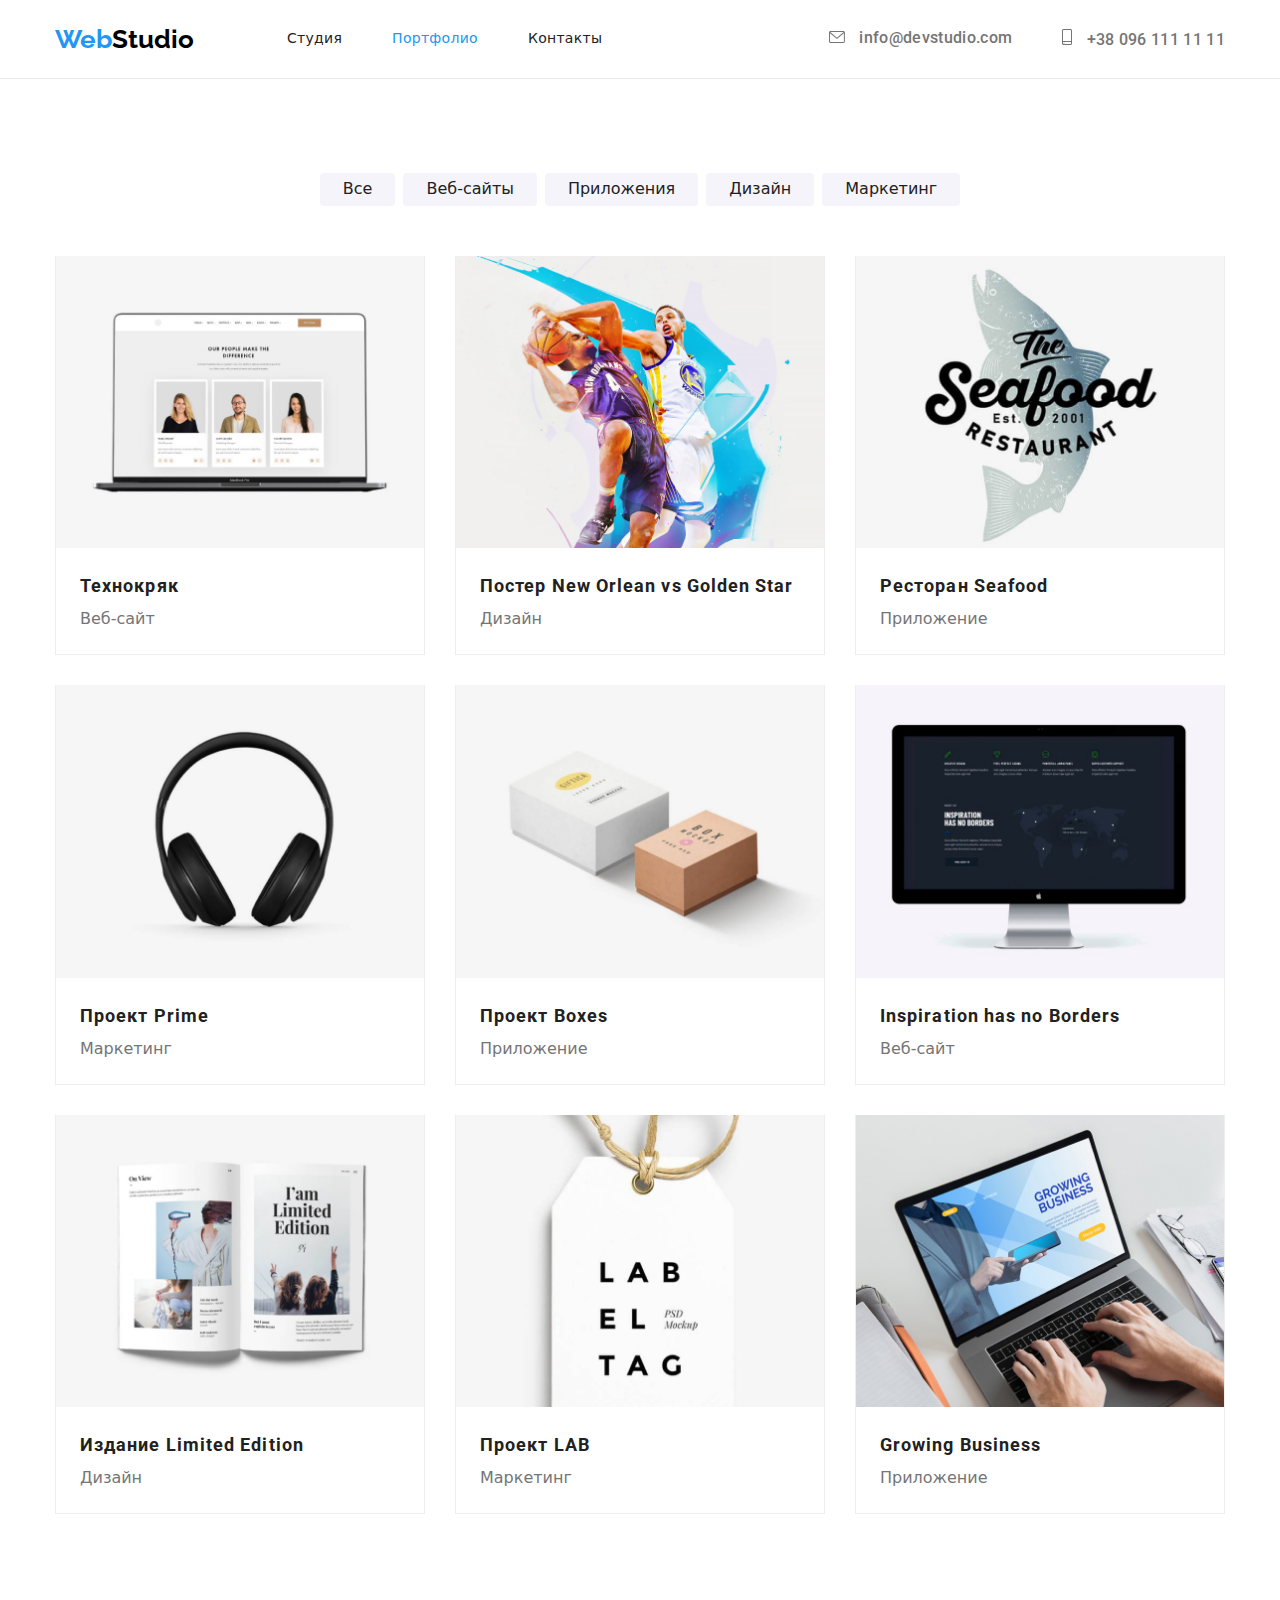
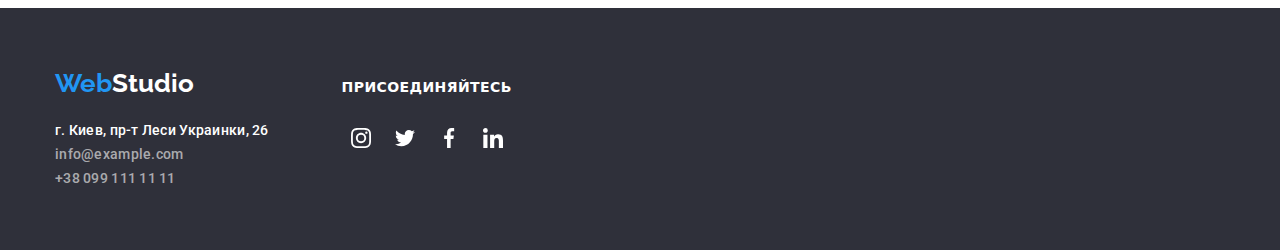
==== commit fb337eb0: "1" ====
--- a/portfolio.html
+++ b/portfolio.html
@@ -30,11 +30,13 @@
                 </ul>
             </nav>
             <ul class="adress list">
-                <li class="item"><a href="mailto:info@devstudio.com" class="link-adress"> <svg class="icon-nav">
+                <li class="item"><a href="mailto:info@devstudio.com" class="link-adress"> <svg width="16px" height="12px"
+                            class="icon-nav">
                             <use href="./images/symbol-defs-no.svg#icon-envelope"></use>
                         </svg>
                         info@devstudio.com </a> </li>
-                <li class="item"><a href="tel:+380961111111" class="link-adress"> <svg class="icon-nav">
+                <li class="item"><a href="tel:+380961111111" class="link-adress"> <svg width="10px" height="16px"
+                            class="icon-nav">
                             <use href="./images/symbol-defs-no.svg#icon-smartphone"></use>
                         </svg> +38 096 111 11 11 </a></li>
             </ul>
@@ -53,70 +55,71 @@
                 </ul>
                 <ul class="project list">
                     <li class="project-list"><a href="" class="project-item">
-                            <img src="./images/Project1.jpg" alt="Люди" width="370">
+                        <div class="project-image"> 
+                            <img src="./images/Project1.jpg" alt="Люди" width="370"></div>
+                            
                             <div class="project-box">
                                 <h2 class="project-name">Технокряк</h2>
                                 <p class="filter-name">Веб-сайт</p>
-                        </a>
-            </div>
-            </li>
-            <li class="project-list"><a href="" class="project-item">
-                    <img src="./images/Project2.jpg" alt="Постер" width="370">
-                    <div class="project-box">
-                        <h2 class="project-name">Постер New Orlean vs Golden Star</h2>
-                        <p class="filter-name">Дизайн</p>
-                </a></div>
-            </li>
-            <li class="project-list"><a href="" class="project-item">
-                    <img src="./images/Project3.jpg" alt="Ресторан" width="370">
-                    <div class="project-box">
-                        <h2 class="project-name">Ресторан Seafood</h2>
-                        <p class="filter-name">Приложение</p>
-                </a></div>
-            </li>
-            <li class="project-list"><a href="" class="project-item">
-                    <img src="./images/Project4.jpg" alt="Наушники" width="370">
-                    <div class="project-box">
-                        <h2 class="project-name">Проект Prime</h2>
-                        <p class="filter-name">Маркетинг</p>
-                </a></div>
-            </li>
-            <li class="project-list"><a href="" class="project-item">
-                    <img src="./images/Project5.jpg" alt="Коробки" width="370">
-                    <div class="project-box">
-                        <h2 class="project-name">Проект Boxes</h2>
-                        <p class="filter-name">Приложение</p>
-                </a></div>
-            </li>
-            <li class="project-list"><a href="" class="project-item">
-                    <img src="./images/Project6.jpg" alt="Монитор" width="370">
-                    <div class="project-box">
-                        <h2 class="project-name">Inspiration has no Borders</h2>
-                        <p class="filter-name">Веб-сайт</p>
-                </a></div>
-            </li>
-            <li class="project-list"><a href="" class="project-item">
-                    <img src="./images/Project7.jpg" alt="Издание" width="370">
-                    <div class="project-box">
-                        <h2 class="project-name">Издание Limited Edition</h2>
-                        <p class="filter-name">Дизайн</p>
-                </a></div>
-            </li>
-            <li class="project-list"><a href="" class="project-item">
-                    <img src="./images/Project8.jpg" alt="Значок" width="370">
-                    <div class="project-box">
-                        <h2 class="project-name">Проект LAB</h2>
-                        <p class="filter-name">Маркетинг</p>
-                </a></div>
-            </li>
-            <li class="project-list"><a href="" class="project-item">
-                    <img src="./images/Project9.jpg" alt="Ноут" width="370">
-                    <div class="project-box">
-                        <h2 class="project-name">Growing Business</h2>
-                        <p class="filter-name">Приложение</p>
-                </a></div>
-            </li>
-            </ul>
+                            </div>
+                        </a></li>
+                    <li class="project-list"><a href="" class="project-item">
+                            <img src="./images/Project2.jpg" alt="Постер" width="370">
+                            <div class="project-box">
+                                <h2 class="project-name">Постер New Orlean vs Golden Star</h2>
+                                <p class="filter-name">Дизайн</p>
+                            </div>
+                        </a></li>
+                    <li class="project-list"><a href="" class="project-item">
+                            <img src="./images/Project3.jpg" alt="Ресторан" width="370">
+                            <div class="project-box">
+                                <h2 class="project-name">Ресторан Seafood</h2>
+                                <p class="filter-name">Приложение</p>
+                            </div>
+                        </a></li>
+                    <li class="project-list"><a href="" class="project-item">
+                            <img src="./images/Project4.jpg" alt="Наушники" width="370">
+                            <div class="project-box">
+                                <h2 class="project-name">Проект Prime</h2>
+                                <p class="filter-name">Маркетинг</p>
+                            </div>
+                        </a></li>
+                    <li class="project-list"><a href="" class="project-item">
+                            <img src="./images/Project5.jpg" alt="Коробки" width="370">
+                            <div class="project-box">
+                                <h2 class="project-name">Проект Boxes</h2>
+                                <p class="filter-name">Приложение</p>
+                            </div>
+                        </a></li>
+                    <li class="project-list"><a href="" class="project-item">
+                            <img src="./images/Project6.jpg" alt="Монитор" width="370">
+                            <div class="project-box">
+                                <h2 class="project-name">Inspiration has no Borders</h2>
+                                <p class="filter-name">Веб-сайт</p>
+                            </div>
+                        </a></li>
+                    <li class="project-list"><a href="" class="project-item">
+                            <img src="./images/Project7.jpg" alt="Издание" width="370">
+                            <div class="project-box">
+                                <h2 class="project-name">Издание Limited Edition</h2>
+                                <p class="filter-name">Дизайн</p>
+                            </div>
+                        </a></li>
+                    <li class="project-list"><a href="" class="project-item">
+                            <img src="./images/Project8.jpg" alt="Значок" width="370">
+                            <div class="project-box">
+                                <h2 class="project-name">Проект LAB</h2>
+                                <p class="filter-name">Маркетинг</p>
+                            </div>
+                        </a></li>
+                    <li class="project-list"><a href="" class="project-item">
+                            <img src="./images/Project9.jpg" alt="Ноут" width="370">
+                            <div class="project-box">
+                                <h2 class="project-name">Growing Business</h2>
+                                <p class="filter-name">Приложение</p>
+                            </div>
+                        </a></li>
+                </ul>
             </div>
         </section>
     </main>
@@ -128,7 +131,7 @@
                 <address class="adress-list">
                     <ul class="list">
                         <li> <a href="https://www.google.com/maps/place/%D0%B1%D1%83%D0%BB.+%D0%9B%D0%B5%D1%81%D0%B8+%D0%A3%D0%BA%D1%80%D0%B0%D0%B8%D0%BD%D0%BA%D0%B8,+26,+%D0%9A%D0%B8%D0%B5%D0%B2,+02000/@50.4265807,30.5361971,17z/data=!3m1!4b1!4m5!3m4!1s0x40d4cf0e033ecbe9:0x57a4dffefec77da0!8m2!3d50.4265807!4d30.5383858"
-                                class="link-adress"> г. Киев, пр-т Леси Украинки, 26 </a></li>
+                               rel="noopener noreferrer" target="_blank" class="link-adress"> г. Киев, пр-т Леси Украинки, 26 </a></li>
                         <li> <a href="mailto:info@example.com" class="contact link-adress">info@example.com </a></li>
                         <li> <a href="tel:+380991111111" class="contact link-adress">+38 099 111 11 11</a> </li>
                     </ul>
--- a/css/styles.css
+++ b/css/styles.css
@@ -165,8 +165,8 @@
 }
 
 .icon-nav {
-  width: 16px;
-  height: 12px;
+  /* width: 16px;
+  height: 12px; */
   margin-right: 10px;
   fill: currentColor;
 }
@@ -174,10 +174,11 @@
 /* Шапка сайта */
 
 .hero-tittle {
+  font-family: Roboto, sans-serif;
   color: var(--primary-white-color);
   font-weight: 900;
   font-size: 44px;
-  line-height: 1.17;
+  line-height: 1.36;
   letter-spacing: 0.06em;
   text-align: center;
   text-transform: uppercase;
@@ -212,6 +213,9 @@
   color: var(--primary-white-color);
   background-color: var(--accent-color);
   font-family: inherit;
+  font-weight: bold;
+  line-height: 1.87;
+
   cursor: pointer;
 
   border-radius: 4px;
@@ -308,6 +312,7 @@
 .products .item + .item {
   margin-left: 30px;
 }
+
 /* Наша команда */
 .team {
   background-color: var(--secondary-background-color);
@@ -366,6 +371,16 @@
   justify-content: center;
   align-items: center;
 }
+
+.social-link {
+  display: flex;
+  justify-content: center;
+  align-items: center;
+  height: 44px;
+  width: 44px;
+  fill: #afb1b8;
+}
+
 .list-social {
   margin-top: 16px;
   margin-left: 32px;
@@ -380,24 +395,13 @@
 .logo-nets {
   width: 20px;
   height: 20px;
-  fill: #afb1b8;
-}
-.logo-nets:hover,
-.logo-nets:focus {
-  background-color: var(--accent-color);
-  fill: var(--primary-white-color);
-}
+}
+
 .social-link:hover,
 .social-link:focus {
   background-color: var(--accent-color);
-  border-radius: 100%;
-}
-.social-link {
-  display: flex;
-  justify-content: center;
-  align-items: center;
-  height: 44px;
-  width: 44px;
+  border-radius: 50%;
+  fill: var(--primary-white-color);
 }
 
 /* Клиенты */
@@ -565,12 +569,6 @@
   text-decoration: none;
 }
 
-.section .project {
-  display: flex;
-  flex-wrap: wrap;
-  padding-left: 0px;
-}
-
 .project-list {
   border-bottom: 1px solid #eeeeee;
   border-left: 1px solid #eeeeee;
@@ -582,6 +580,12 @@
   width: 370px;
 }
 
+.section .project {
+  display: flex;
+  flex-wrap: wrap;
+  padding-left: 0px;
+}
+
 .project-list:hover {
   box-shadow: 0px 1px 1px rgba(0, 0, 0, 0.12), 0px 4px 4px rgba(0, 0, 0, 0.06),
     1px 4px 6px rgba(0, 0, 0, 0.16);
